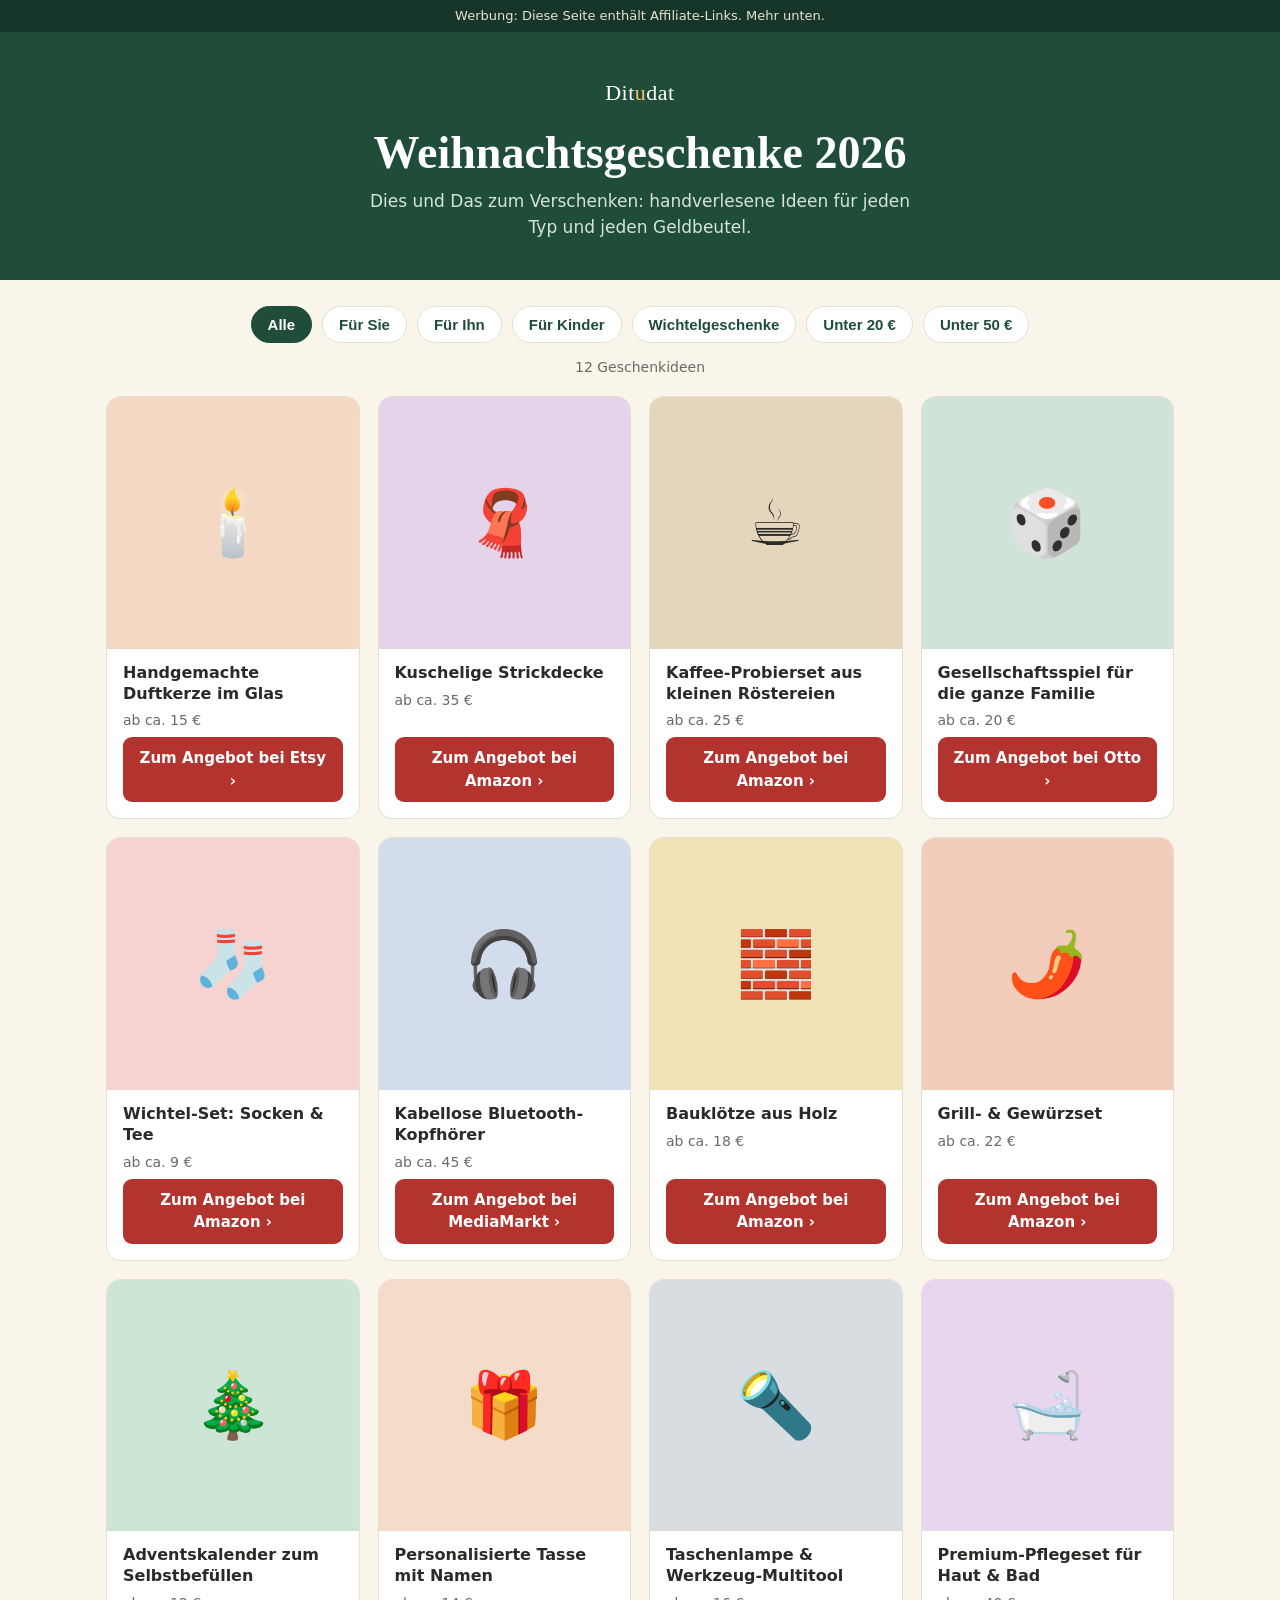
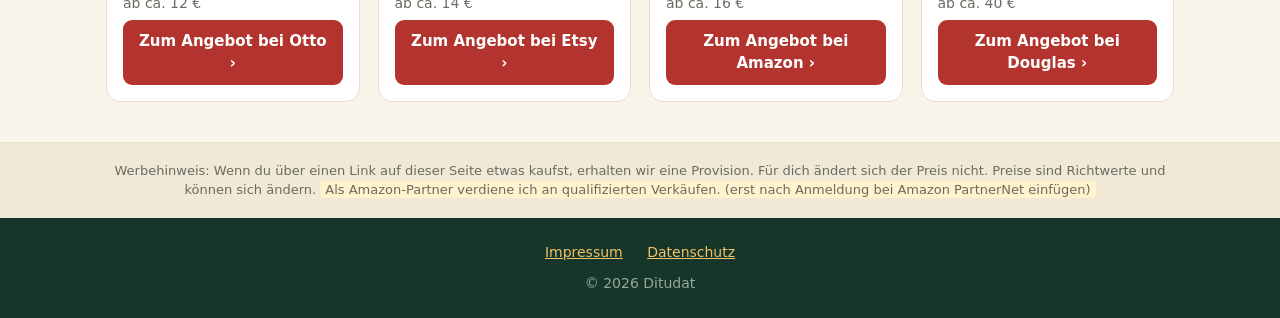
==== index.html @ cc9e442e "Erste Version der Ditudat-Geschenkeseite Co-Authored-By: Claude Sonnet 5.5 <noreply@anthropic.com>" ====
<!doctype html>
<html lang="de">
<head>
  <meta charset="utf-8">
  <meta name="viewport" content="width=device-width, initial-scale=1">
  <title>Ditudat – Weihnachtsgeschenke & Geschenkideen 2026</title>
  <meta name="description" content="Geschenkideen für Weihnachten 2026: für Sie, für Ihn, für Kinder und Wichtelgeschenke. Handverlesen und nach Preis sortiert.">
  <link rel="stylesheet" href="style.css">
</head>
<body>
  <div class="topbar">Werbung: Diese Seite enthält Affiliate-Links. Mehr unten.</div>

  <header class="hero">
    <div class="wrap">
      <div class="logo">Dit<span>u</span>dat</div>
      <h1>Weihnachtsgeschenke 2026</h1>
      <p>Dies und Das zum Verschenken: handverlesene Ideen für jeden Typ und jeden Geldbeutel.</p>
    </div>
  </header>

  <main class="wrap">
    <nav class="filters" id="filters" aria-label="Kategorien"></nav>
    <div class="count" id="count"></div>
    <section class="grid" id="grid"></section>
  </main>

  <div class="notice">
    <div class="wrap">
      Werbehinweis: Wenn du über einen Link auf dieser Seite etwas kaufst, erhalten wir eine Provision.
      Für dich ändert sich der Preis nicht. Preise sind Richtwerte und können sich ändern.
      <span class="todo">Als Amazon-Partner verdiene ich an qualifizierten Verkäufen. (erst nach Anmeldung bei Amazon PartnerNet einfügen)</span>
    </div>
  </div>

  <footer>
    <div class="wrap">
      <a href="impressum.html">Impressum</a>
      <a href="datenschutz.html">Datenschutz</a>
      <div style="margin-top:10px;opacity:.7">© 2026 Ditudat</div>
    </div>
  </footer>

  <script src="products.js"></script>
  <script>
    const FILTERS = [
      { id: "alle", label: "Alle", test: () => true },
      { id: "sie", label: "Für Sie", test: p => p.tags.includes("sie") },
      { id: "ihn", label: "Für Ihn", test: p => p.tags.includes("ihn") },
      { id: "kinder", label: "Für Kinder", test: p => p.tags.includes("kinder") },
      { id: "wichtel", label: "Wichtelgeschenke", test: p => p.tags.includes("wichtel") },
      { id: "u20", label: "Unter 20 €", test: p => p.price < 20 },
      { id: "u50", label: "Unter 50 €", test: p => p.price < 50 }
    ];
    const nav = document.getElementById("filters");
    const grid = document.getElementById("grid");
    const count = document.getElementById("count");
    let current = "alle";

    function render() {
      const f = FILTERS.find(x => x.id === current);
      const items = window.PRODUCTS.filter(f.test);
      count.textContent = items.length + (items.length === 1 ? " Geschenkidee" : " Geschenkideen");
      grid.innerHTML = "";
      if (!items.length) { grid.innerHTML = '<div class="empty">Hier ist noch nichts. Bald mehr!</div>'; return; }
      items.forEach(p => {
        const card = document.createElement("article");
        card.className = "card";
        const pic = p.image
          ? `background-image:url('${p.image}')`
          : `background:${p.color}`;
        card.innerHTML = `
          <div class="pic" style="${pic}">${p.image ? "" : p.emoji}</div>
          <div class="body">
            <h3></h3>
            <div class="price"></div>
            <a class="btn" target="_blank" rel="sponsored nofollow noopener"></a>
          </div>`;
        card.querySelector("h3").textContent = p.title;
        card.querySelector(".price").textContent = p.priceLabel;
        const a = card.querySelector(".btn");
        a.href = p.url;
        a.textContent = "Zum Angebot bei " + p.seller + " ›";
        grid.appendChild(card);
      });
    }

    FILTERS.forEach(f => {
      const b = document.createElement("button");
      b.textContent = f.label;
      b.className = f.id === current ? "active" : "";
      b.onclick = () => {
        current = f.id;
        [...nav.children].forEach(c => c.classList.toggle("active", c === b));
        render();
      };
      nav.appendChild(b);
    });
    render();
  </script>
</body>
</html>
---- style.css ----
:root {
  --green: #1f4d3a;
  --green-dark: #153628;
  --cream: #faf5ea;
  --card: #ffffff;
  --red: #b3342f;
  --text: #2a2a26;
  --muted: #6b6b63;
  --line: #e5dfd0;
}
* { box-sizing: border-box; }
body {
  margin: 0; background: var(--cream); color: var(--text);
  font-family: system-ui, -apple-system, "Segoe UI", Roboto, sans-serif; line-height: 1.5;
}
.wrap { max-width: 1100px; margin: 0 auto; padding: 0 16px; }
a { color: inherit; }

.topbar { background: var(--green-dark); color: #e9e3d2; font-size: 13px; text-align: center; padding: 6px 12px; }

header.hero { background: var(--green); color: #fff; padding: 44px 0 40px; text-align: center; }
.logo { font-family: Georgia, "Times New Roman", serif; font-size: 22px; letter-spacing: .5px; margin-bottom: 18px; }
.logo span { color: #f0c36a; }
.hero h1 { font-family: Georgia, "Times New Roman", serif; font-size: clamp(28px, 5vw, 46px); line-height: 1.15; margin: 0 0 10px; font-weight: 600; }
.hero p { margin: 0 auto; max-width: 560px; color: #d6e4da; font-size: 17px; }

.filters { display: flex; flex-wrap: wrap; gap: 10px; justify-content: center; padding: 26px 0 8px; }
.filters button {
  border: 1px solid var(--line); background: #fff; color: var(--green);
  padding: 9px 16px; border-radius: 999px; font-size: 15px; cursor: pointer; font-weight: 600;
}
.filters button:hover { border-color: var(--green); }
.filters button.active { background: var(--green); color: #fff; border-color: var(--green); }

.count { text-align: center; color: var(--muted); font-size: 14px; margin: 6px 0 18px; }

.grid { display: grid; grid-template-columns: repeat(auto-fill, minmax(230px, 1fr)); gap: 18px; padding-bottom: 40px; }
.card { background: var(--card); border: 1px solid var(--line); border-radius: 14px; overflow: hidden; display: flex; flex-direction: column; transition: transform .15s, box-shadow .15s; }
.card:hover { transform: translateY(-3px); box-shadow: 0 8px 20px rgba(0,0,0,.08); }
.card .pic { aspect-ratio: 1 / 1; display: flex; align-items: center; justify-content: center; font-size: 64px; background-size: cover; background-position: center; }
.card .body { padding: 14px 16px 16px; display: flex; flex-direction: column; gap: 6px; flex: 1; }
.card h3 { margin: 0; font-size: 16px; line-height: 1.3; }
.card .price { color: var(--muted); font-size: 14px; }
.card .btn {
  margin-top: auto; display: block; text-align: center; text-decoration: none;
  background: var(--red); color: #fff; padding: 10px 12px; border-radius: 9px; font-weight: 700; font-size: 15px;
}
.card .btn:hover { background: #962a26; }
.empty { text-align: center; color: var(--muted); padding: 40px 0; grid-column: 1 / -1; }

.notice { background: #f0e9d6; border-top: 1px solid var(--line); padding: 18px 0; font-size: 13px; color: var(--muted); text-align: center; }
footer { background: var(--green-dark); color: #cfd8d0; padding: 24px 0; font-size: 14px; text-align: center; }
footer a { margin: 0 10px; color: #f0c36a; }

.page { background: #fff; border: 1px solid var(--line); border-radius: 14px; padding: 28px; margin: 28px auto; max-width: 760px; }
.page h1 { font-family: Georgia, serif; color: var(--green); margin-top: 0; }
.todo { background: #fff3cd; padding: 1px 5px; border-radius: 4px; }
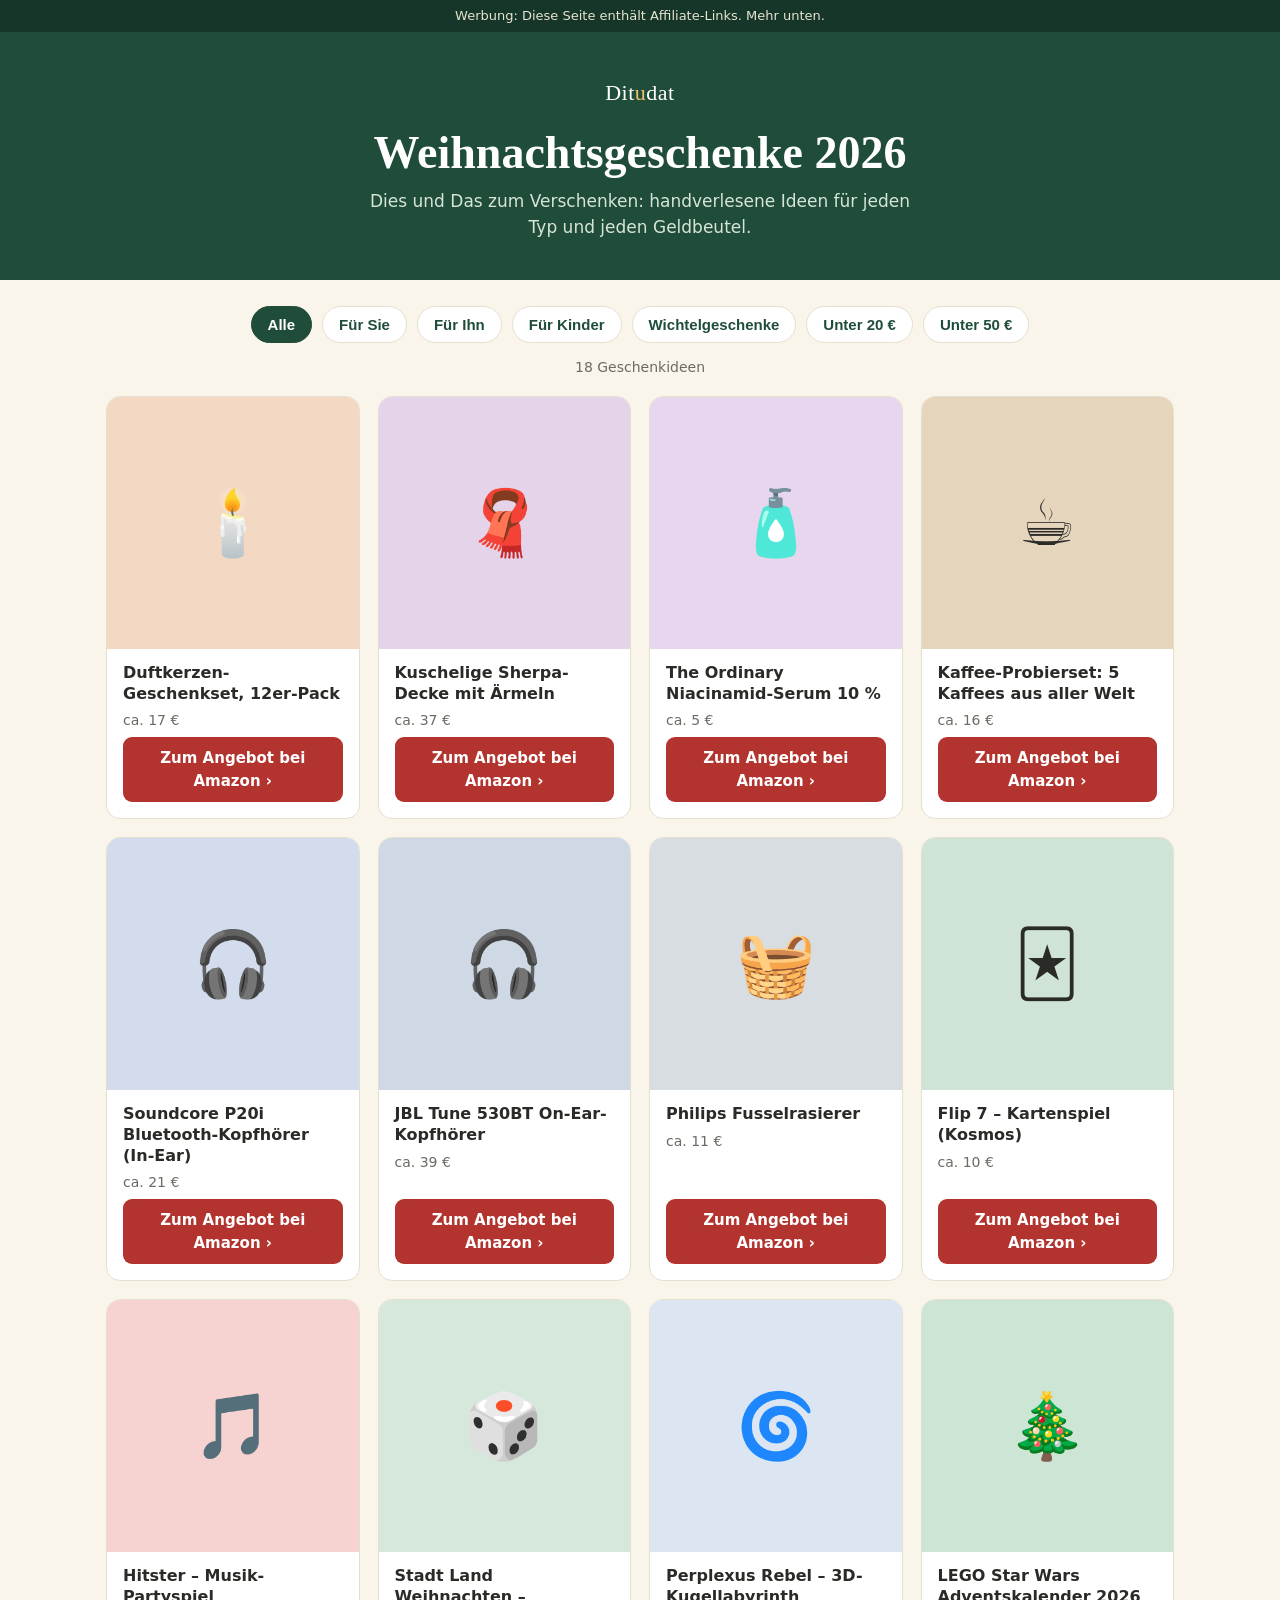
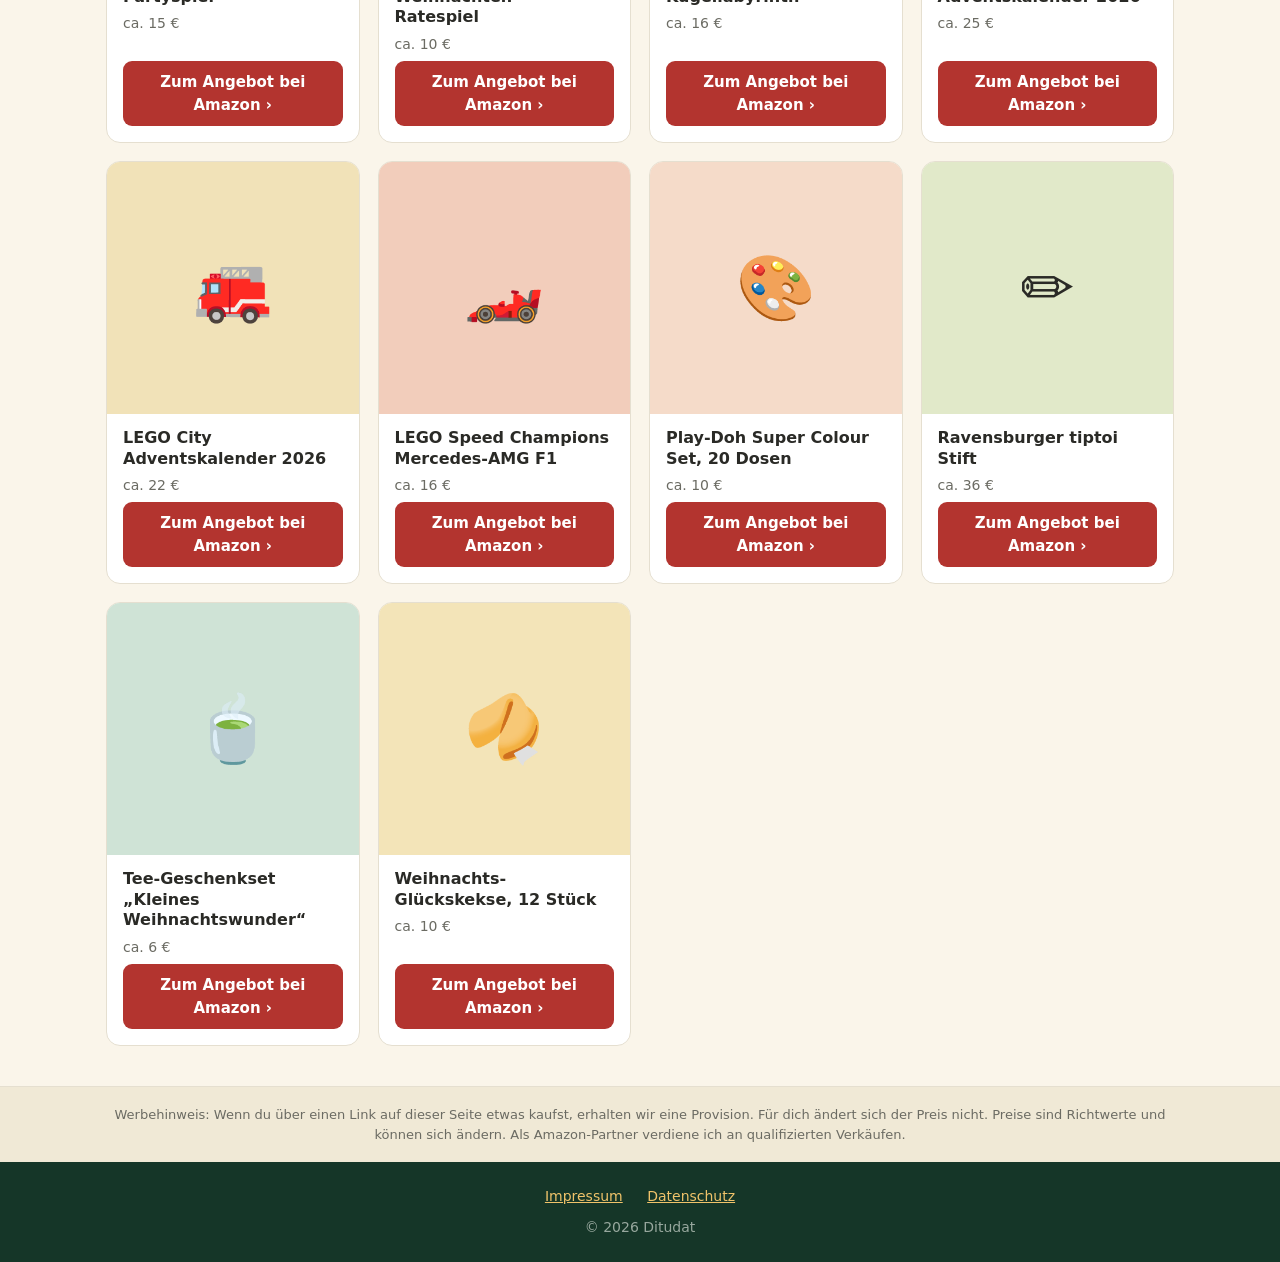
==== commit 5b22cbd6: "Amazon-Partner-ID und Pflichthinweis eintragen Co-Authored-By: Claude Sonnet 5.5 <noreply@anthropic." ====
--- a/index.html
+++ b/index.html
@@ -28,7 +28,7 @@
     <div class="wrap">
       Werbehinweis: Wenn du über einen Link auf dieser Seite etwas kaufst, erhalten wir eine Provision.
       Für dich ändert sich der Preis nicht. Preise sind Richtwerte und können sich ändern.
-      <span class="todo">Als Amazon-Partner verdiene ich an qualifizierten Verkäufen. (erst nach Anmeldung bei Amazon PartnerNet einfügen)</span>
+      Als Amazon-Partner verdiene ich an qualifizierten Verkäufen.
     </div>
   </div>
 
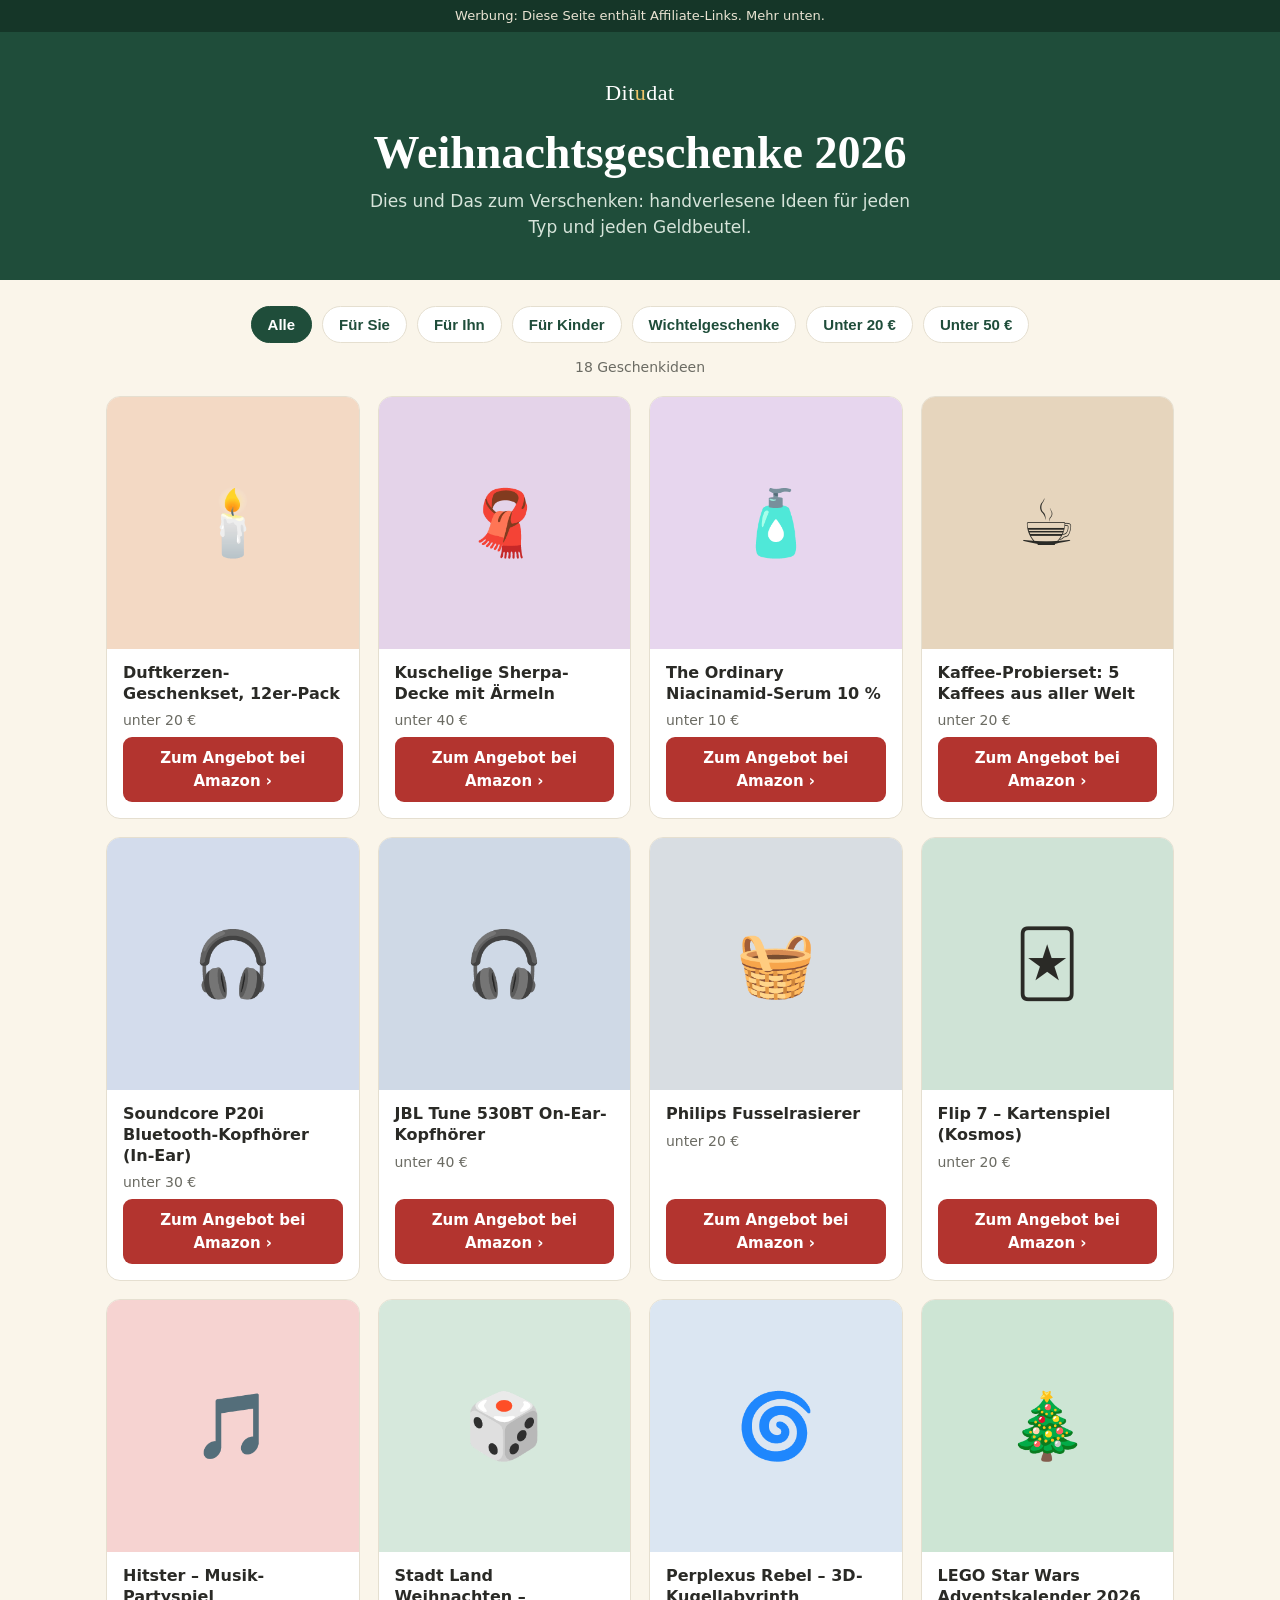
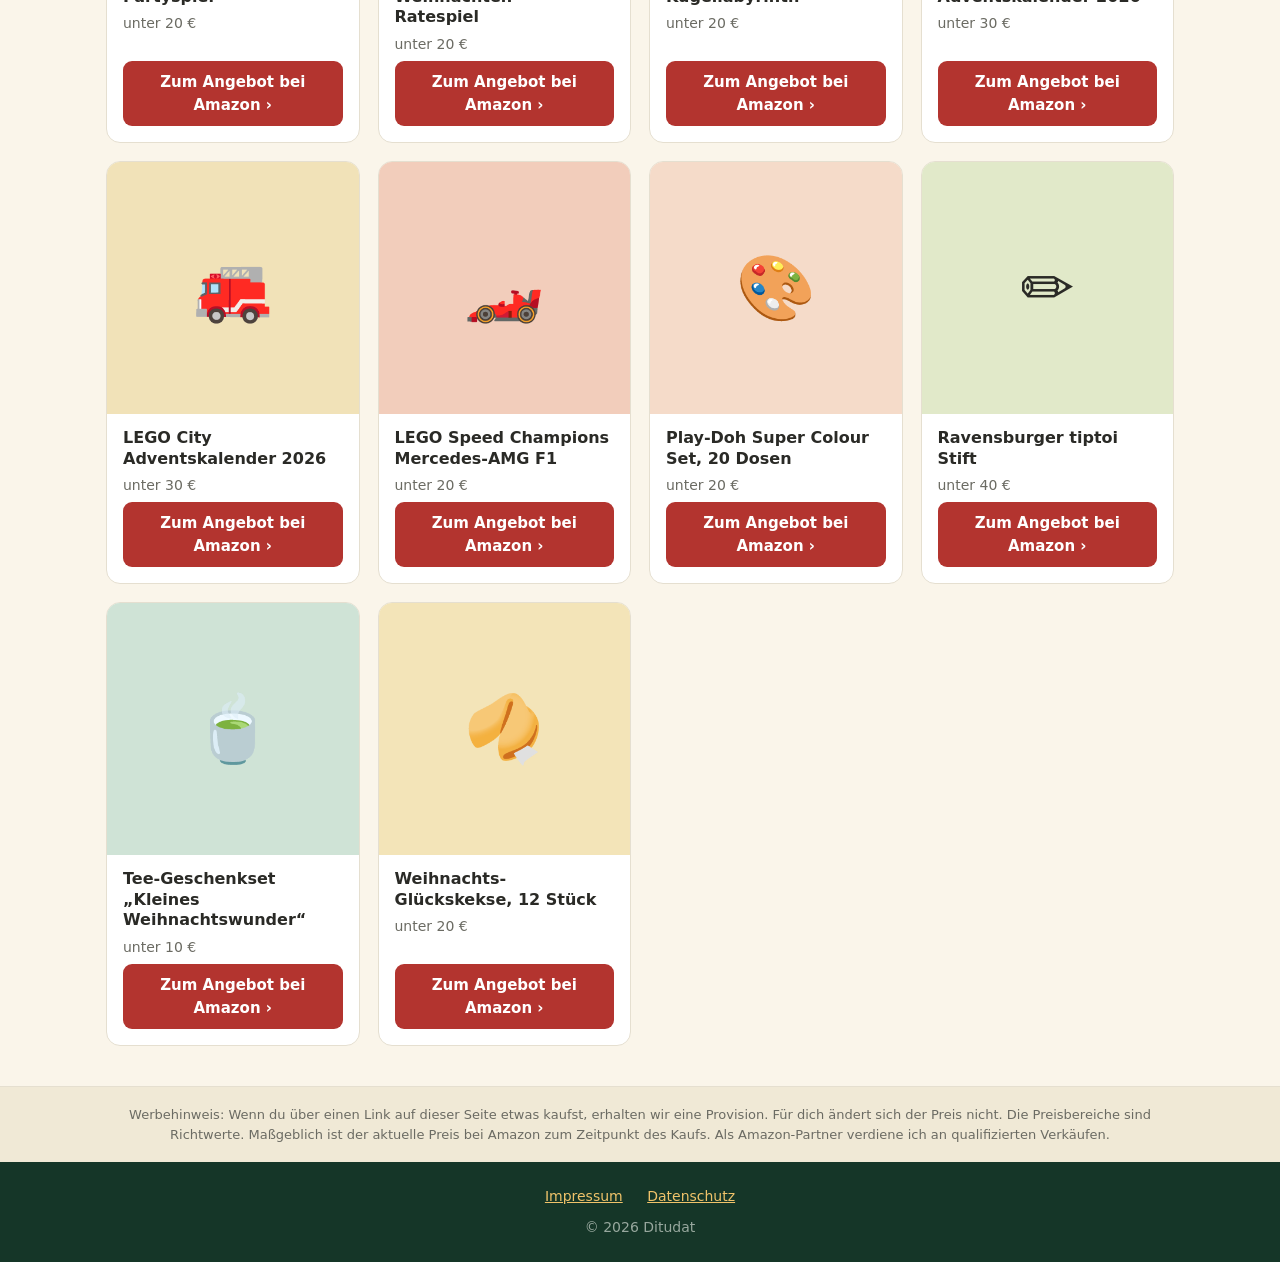
==== commit 206ffb70: "Kontakt-E-Mail dankru@mail.de, Preisbereiche statt fester Preise Co-Authored-By: Claude Sonnet 5.5 <" ====
--- a/index.html
+++ b/index.html
@@ -27,7 +27,7 @@
   <div class="notice">
     <div class="wrap">
       Werbehinweis: Wenn du über einen Link auf dieser Seite etwas kaufst, erhalten wir eine Provision.
-      Für dich ändert sich der Preis nicht. Preise sind Richtwerte und können sich ändern.
+      Für dich ändert sich der Preis nicht. Die Preisbereiche sind Richtwerte. Maßgeblich ist der aktuelle Preis bei Amazon zum Zeitpunkt des Kaufs.
       Als Amazon-Partner verdiene ich an qualifizierten Verkäufen.
     </div>
   </div>
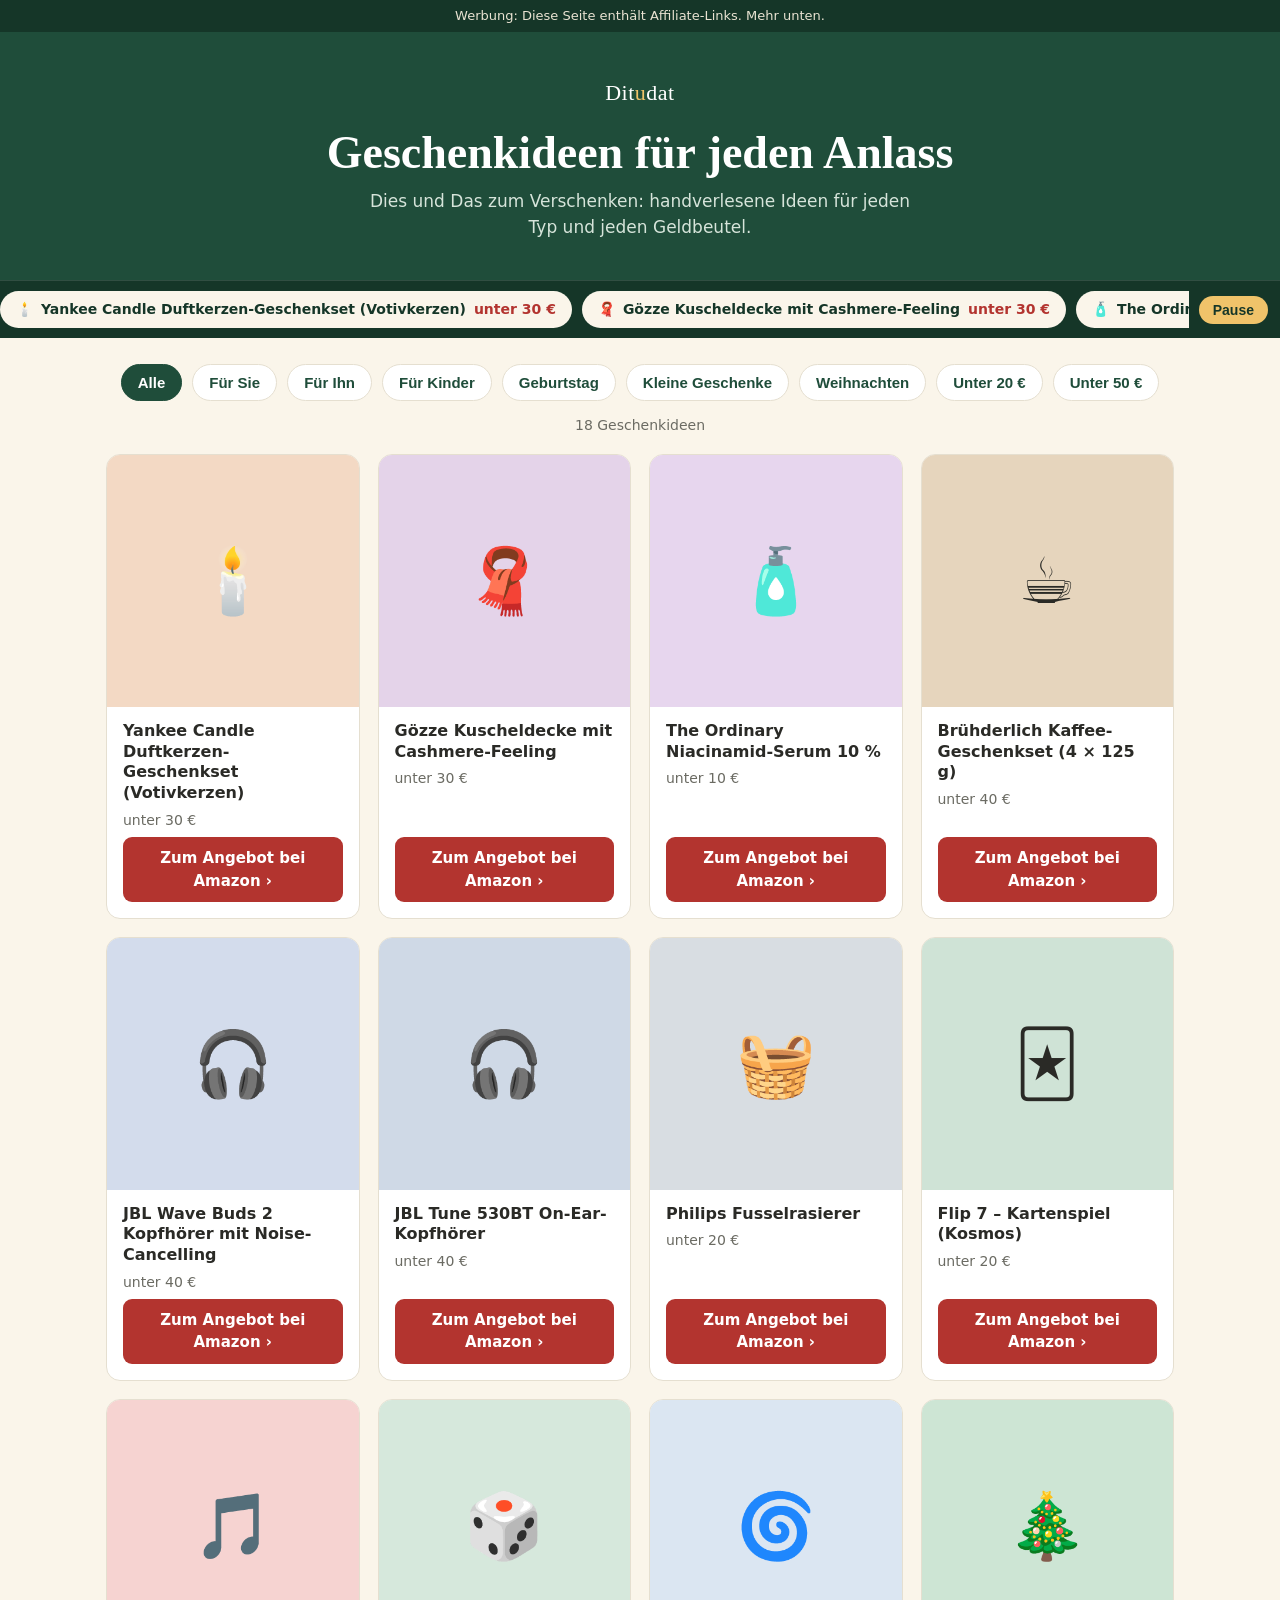
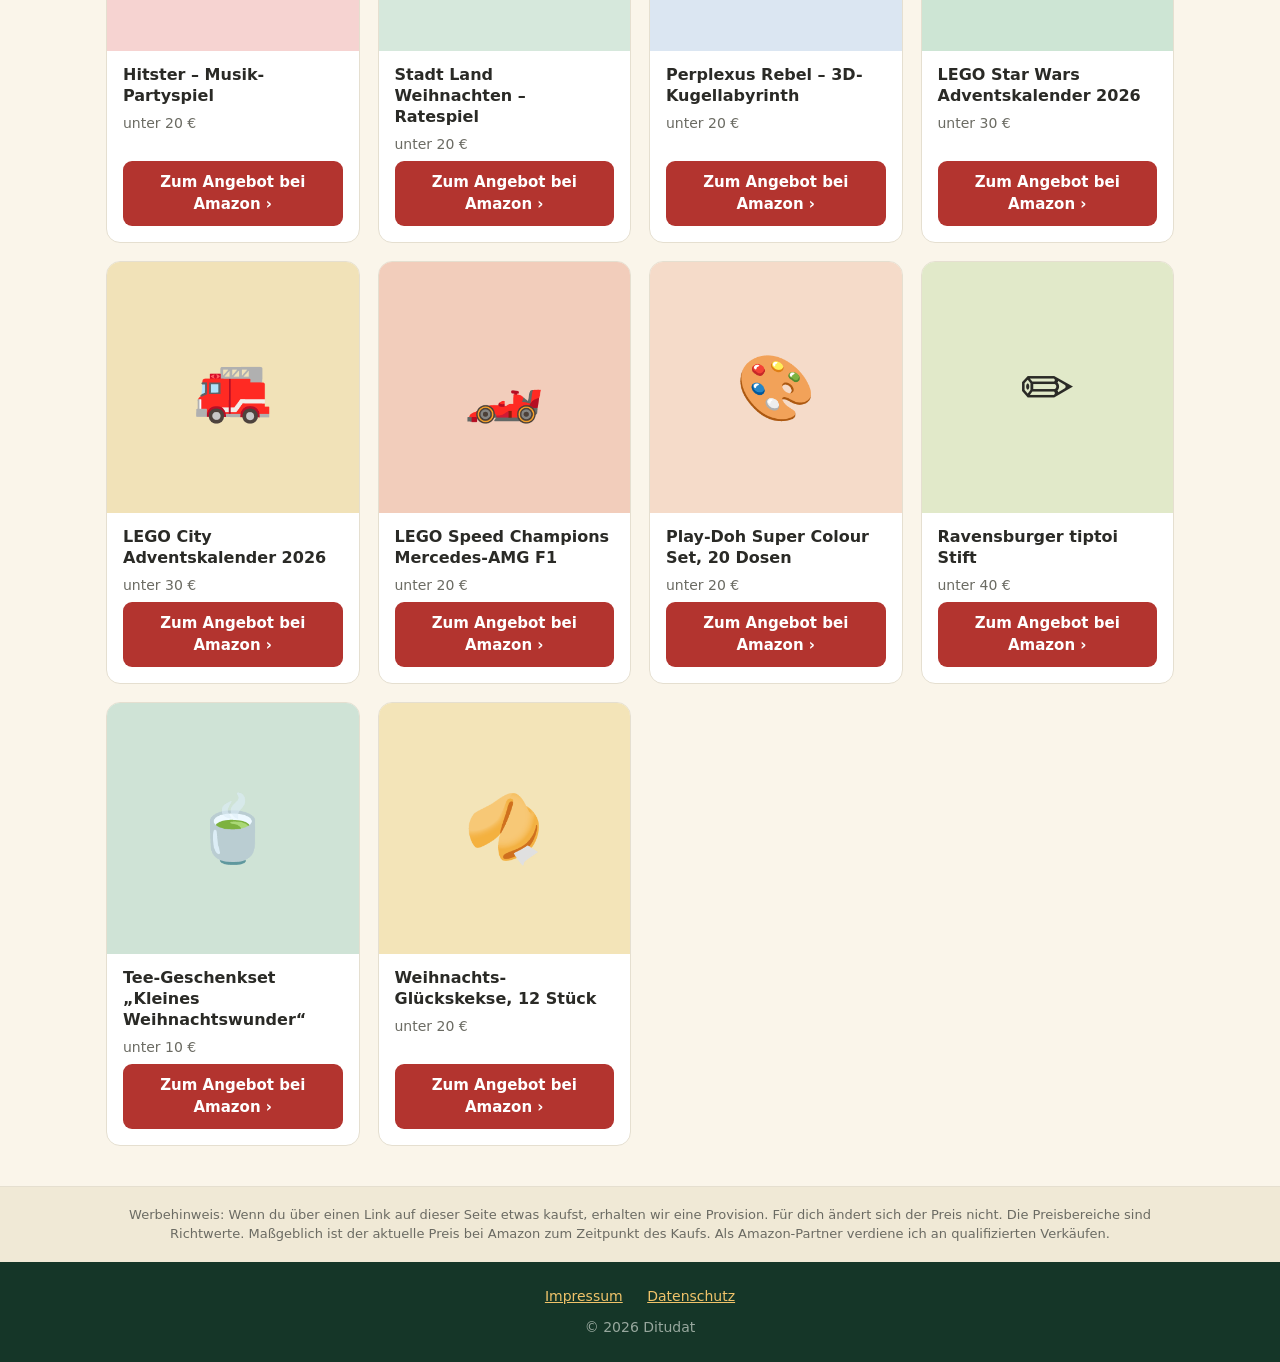
==== commit a7d6966d: "Ganzjährige Seite mit Laufband, CSP-konform (app.js statt Inline-Skript) Co-Authored-By: Claude Sonn" ====
--- a/index.html
+++ b/index.html
@@ -3,8 +3,8 @@
 <head>
   <meta charset="utf-8">
   <meta name="viewport" content="width=device-width, initial-scale=1">
-  <title>Ditudat – Weihnachtsgeschenke & Geschenkideen 2026</title>
-  <meta name="description" content="Geschenkideen für Weihnachten 2026: für Sie, für Ihn, für Kinder und Wichtelgeschenke. Handverlesen und nach Preis sortiert.">
+  <title>Ditudat – Geschenkideen für jeden Anlass</title>
+  <meta name="description" content="Geschenkideen für jeden Anlass: für Sie, für Ihn, für Kinder, zum Geburtstag und kleine Geschenke. Handverlesen und nach Preis sortiert.">
   <link rel="stylesheet" href="style.css">
 </head>
 <body>
@@ -13,10 +13,18 @@
   <header class="hero">
     <div class="wrap">
       <div class="logo">Dit<span>u</span>dat</div>
-      <h1>Weihnachtsgeschenke 2026</h1>
+      <h1>Geschenkideen für jeden Anlass</h1>
       <p>Dies und Das zum Verschenken: handverlesene Ideen für jeden Typ und jeden Geldbeutel.</p>
     </div>
   </header>
+
+  <!-- Laufband: wird per Skript aus window.PRODUCTS gefüllt (alle sichtbaren Produkte) -->
+  <section class="ticker-bar" id="tickerBar" aria-label="Laufband mit Geschenkideen">
+    <div class="ticker" id="ticker" aria-label="Alle Geschenkideen im Überblick">
+      <div class="ticker-track" id="tickerTrack"></div>
+    </div>
+    <button type="button" class="ticker-toggle" id="tickerToggle" aria-pressed="false">Pause</button>
+  </section>
 
   <main class="wrap">
     <nav class="filters" id="filters" aria-label="Kategorien"></nav>
@@ -36,66 +44,11 @@
     <div class="wrap">
       <a href="impressum.html">Impressum</a>
       <a href="datenschutz.html">Datenschutz</a>
-      <div style="margin-top:10px;opacity:.7">© 2026 Ditudat</div>
+      <div class="copyright">© 2026 Ditudat</div>
     </div>
   </footer>
 
   <script src="products.js"></script>
-  <script>
-    const FILTERS = [
-      { id: "alle", label: "Alle", test: () => true },
-      { id: "sie", label: "Für Sie", test: p => p.tags.includes("sie") },
-      { id: "ihn", label: "Für Ihn", test: p => p.tags.includes("ihn") },
-      { id: "kinder", label: "Für Kinder", test: p => p.tags.includes("kinder") },
-      { id: "wichtel", label: "Wichtelgeschenke", test: p => p.tags.includes("wichtel") },
-      { id: "u20", label: "Unter 20 €", test: p => p.price < 20 },
-      { id: "u50", label: "Unter 50 €", test: p => p.price < 50 }
-    ];
-    const nav = document.getElementById("filters");
-    const grid = document.getElementById("grid");
-    const count = document.getElementById("count");
-    let current = "alle";
-
-    function render() {
-      const f = FILTERS.find(x => x.id === current);
-      const items = window.PRODUCTS.filter(f.test);
-      count.textContent = items.length + (items.length === 1 ? " Geschenkidee" : " Geschenkideen");
-      grid.innerHTML = "";
-      if (!items.length) { grid.innerHTML = '<div class="empty">Hier ist noch nichts. Bald mehr!</div>'; return; }
-      items.forEach(p => {
-        const card = document.createElement("article");
-        card.className = "card";
-        const pic = p.image
-          ? `background-image:url('${p.image}')`
-          : `background:${p.color}`;
-        card.innerHTML = `
-          <div class="pic" style="${pic}">${p.image ? "" : p.emoji}</div>
-          <div class="body">
-            <h3></h3>
-            <div class="price"></div>
-            <a class="btn" target="_blank" rel="sponsored nofollow noopener"></a>
-          </div>`;
-        card.querySelector("h3").textContent = p.title;
-        card.querySelector(".price").textContent = p.priceLabel;
-        const a = card.querySelector(".btn");
-        a.href = p.url;
-        a.textContent = "Zum Angebot bei " + p.seller + " ›";
-        grid.appendChild(card);
-      });
-    }
-
-    FILTERS.forEach(f => {
-      const b = document.createElement("button");
-      b.textContent = f.label;
-      b.className = f.id === current ? "active" : "";
-      b.onclick = () => {
-        current = f.id;
-        [...nav.children].forEach(c => c.classList.toggle("active", c === b));
-        render();
-      };
-      nav.appendChild(b);
-    });
-    render();
-  </script>
+  <script src="app.js"></script>
 </body>
 </html>
--- a/style.css
+++ b/style.css
@@ -55,3 +55,28 @@
 .page { background: #fff; border: 1px solid var(--line); border-radius: 14px; padding: 28px; margin: 28px auto; max-width: 760px; }
 .page h1 { font-family: Georgia, serif; color: var(--green); margin-top: 0; }
 .todo { background: #fff3cd; padding: 1px 5px; border-radius: 4px; }
+
+/* Laufband mit allen sichtbaren Produkten */
+.ticker-bar { background: var(--green-dark); border-top: 1px solid rgba(255,255,255,.12); display: flex; align-items: center; gap: 10px; padding: 10px 0 10px 0; max-width: 100%; overflow: hidden; }
+.ticker-bar[hidden] { display: none; }
+.ticker { flex: 1; min-width: 0; overflow: hidden; }
+.ticker-track { display: flex; width: max-content; animation: ticker-scroll var(--ticker-duration, 60s) linear infinite; }
+.ticker-group { display: flex; gap: 10px; padding-right: 10px; flex-shrink: 0; }
+@keyframes ticker-scroll { from { transform: translateX(0); } to { transform: translateX(-50%); } }
+/* Pause: per Knopf, bei Hover und bei Tastaturfokus */
+.ticker-bar.paused .ticker-track,
+.ticker:hover .ticker-track,
+.ticker:focus-within .ticker-track { animation-play-state: paused; }
+.pill { display: inline-flex; align-items: center; gap: 8px; white-space: nowrap; text-decoration: none; background: var(--cream); color: var(--green-dark); border: 2px solid transparent; border-radius: 999px; padding: 6px 14px; font-size: 14px; font-weight: 600; }
+.pill:hover { border-color: #f0c36a; }
+.pill:focus-visible { outline: 3px solid #f0c36a; outline-offset: 2px; }
+.pill-price { color: var(--red); font-weight: 700; }
+.ticker-toggle { flex-shrink: 0; margin-right: 12px; background: #f0c36a; color: var(--green-dark); border: 0; border-radius: 999px; padding: 6px 14px; font-size: 14px; font-weight: 700; cursor: pointer; }
+.ticker-toggle:focus-visible { outline: 3px solid #fff; outline-offset: 2px; }
+/* Wer weniger Bewegung möchte: keine Animation, stattdessen waagerecht scrollbar */
+@media (prefers-reduced-motion: reduce) {
+  .ticker-track { animation: none; }
+  .ticker { overflow-x: auto; }
+  .ticker-group[aria-hidden="true"], .ticker-toggle { display: none; }
+}
+footer .copyright { margin-top: 10px; opacity: .7; }
